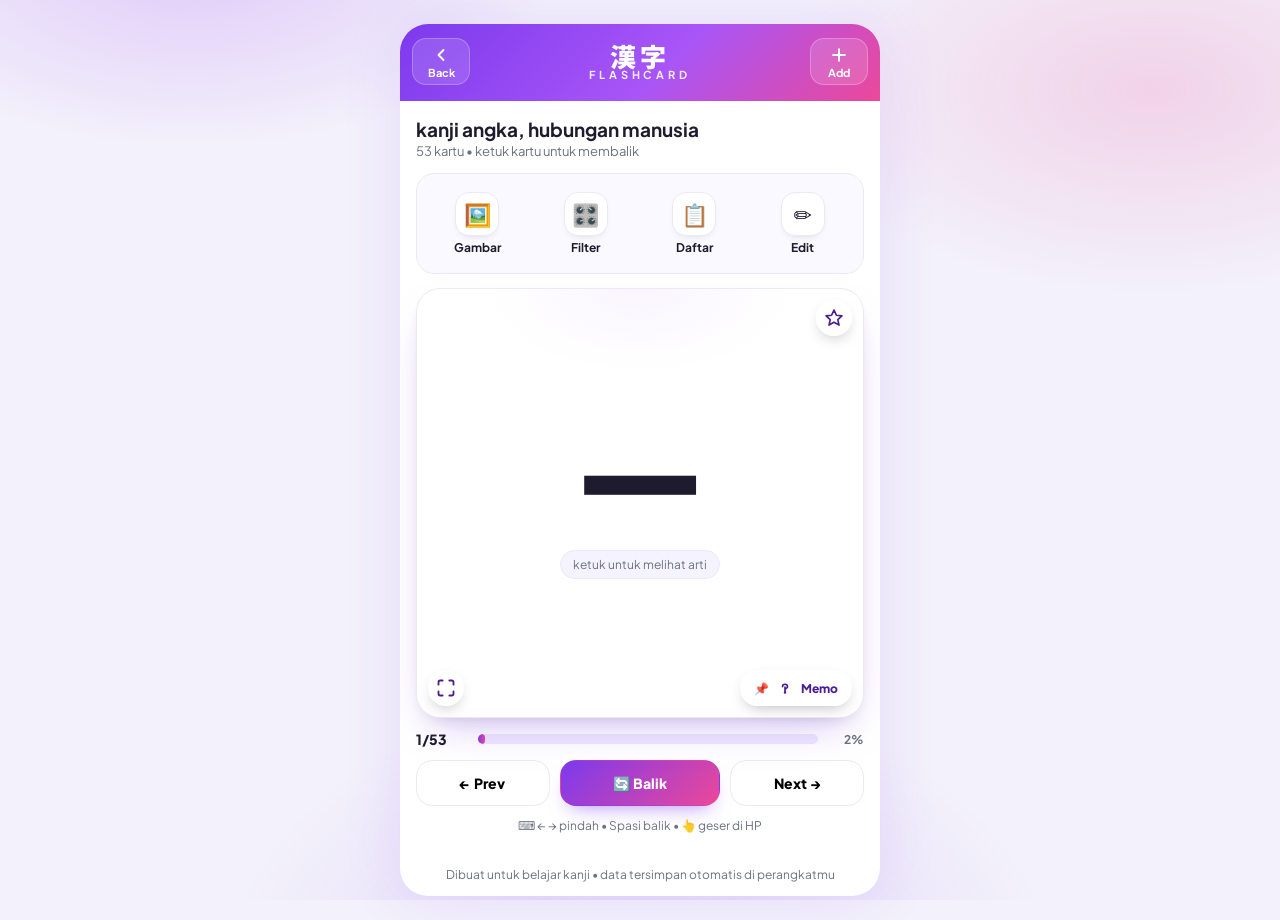
==== index.html @ f45cfad8 "Flashcard Kanji v1" ====
<!DOCTYPE html>
<html lang="id">
<head>
  <meta charset="UTF-8" />
  <meta name="viewport" content="width=device-width, initial-scale=1.0, viewport-fit=cover" />
  <title>Kartu Kanji — Angka & Hubungan Manusia</title>
  <meta name="description" content="Flashcard kanji interaktif: angka, tanggal, hari, dan kosakata hubungan manusia. Balik kartu, tandai, dan hafalkan." />
  <meta name="theme-color" content="#7c3aed" />
  <link rel="icon" href="data:image/svg+xml,<svg xmlns='http://www.w3.org/2000/svg' viewBox='0 0 100 100'><text y='.9em' font-size='90'>🟣</text></svg>" />
  <link rel="preconnect" href="https://fonts.googleapis.com" />
  <link rel="preconnect" href="https://fonts.gstatic.com" crossorigin />
  <link href="https://fonts.googleapis.com/css2?family=Plus+Jakarta+Sans:wght@400;500;600;700;800&family=Noto+Sans+JP:wght@500;700;900&display=swap" rel="stylesheet" />
  <link rel="stylesheet" href="style.css" />
</head>
<body>
  <div class="bg-decor" aria-hidden="true"></div>

  <div class="app" id="app">
    <!-- Header -->
    <header class="header">
      <button class="hbtn" id="btnBack" aria-label="Kembali ke kartu pertama">
        <svg viewBox="0 0 24 24" fill="none" stroke="currentColor" stroke-width="2.2" stroke-linecap="round" stroke-linejoin="round"><path d="M15 18l-6-6 6-6"/></svg>
        <span>Back</span>
      </button>
      <div class="brand">
        <span class="brand-kanji">漢字</span>
        <span class="brand-sub">Flashcard</span>
      </div>
      <button class="hbtn" id="btnAdd" aria-label="Tambah kartu baru" aria-haspopup="dialog">
        <svg viewBox="0 0 24 24" fill="none" stroke="currentColor" stroke-width="2.4" stroke-linecap="round"><path d="M12 5v14M5 12h14"/></svg>
        <span>Add</span>
      </button>
    </header>

    <main class="phone">
      <!-- Judul deck -->
      <section class="deck">
        <h1>kanji angka, hubungan manusia</h1>
        <p class="deck-meta"><span id="deckCount">–</span> kartu &bull; ketuk kartu untuk membalik</p>
      </section>

      <!-- Toolbar -->
      <nav class="toolbar" aria-label="Peralatan deck">
        <button class="tool" id="toolHint" aria-pressed="false" aria-label="Tampilkan petunjuk bacaan">
          <span class="tool-ic">🖼️</span><span>Gambar</span>
        </button>
        <button class="tool" id="toolFilter" aria-haspopup="dialog" aria-label="Buka filter kartu">
          <span class="tool-ic">🎛️</span><span>Filter</span>
        </button>
        <button class="tool" id="toolList" aria-haspopup="dialog" aria-label="Buka daftar kartu">
          <span class="tool-ic">📋</span><span>Daftar</span>
        </button>
        <button class="tool" id="toolEdit" aria-haspopup="dialog" aria-label="Ubah kartu aktif">
          <span class="tool-ic">✏️</span><span>Edit</span>
        </button>
      </nav>

      <!-- Kartu -->
      <section class="stage" aria-live="polite">
        <div class="card-wrap" id="cardWrap">
          <div class="card" id="card" role="button" tabindex="0" aria-label="Kartu flashcard. Tekan Spasi atau Enter untuk membalik.">
            <div class="card-inner" id="cardInner">
              <!-- Depan -->
              <div class="face front">
                <span class="hint" id="hint" hidden></span>
                <span class="kanji" id="kanjiFront">一日</span>
                <span class="tap-hint">ketuk untuk melihat arti</span>
              </div>
              <!-- Belakang -->
              <div class="face back">
                <span class="reading" id="readingBack">ついたち</span>
                <span class="divider" aria-hidden="true"></span>
                <span class="meaning" id="meaningBack">tanggal 1</span>
                <span class="memo-dot" id="memoDot" hidden>📌 ada memo</span>
              </div>
            </div>
          </div>

          <!-- Aksi melayang di atas kartu -->
          <button class="corner bookmark" id="btnBookmark" aria-label="Tandai kartu ini" aria-pressed="false">
            <svg viewBox="0 0 24 24" fill="none" stroke="currentColor" stroke-width="2" stroke-linejoin="round"><path d="M12 2.5l2.9 6.2 6.6.7-4.9 4.5 1.4 6.6-6-3.4-6 3.4 1.4-6.6L2.5 9.4l6.6-.7z"/></svg>
          </button>
          <button class="corner fs" id="btnFullscreen" aria-label="Mode layar penuh">
            <svg viewBox="0 0 24 24" fill="none" stroke="currentColor" stroke-width="2.2" stroke-linecap="round"><path d="M8 3H5a2 2 0 0 0-2 2v3M16 3h3a2 2 0 0 1 2 2v3M8 21H5a2 2 0 0 1-2-2v-3M16 21h3a2 2 0 0 0 2-2v-3"/></svg>
          </button>
          <button class="corner memo" id="btnMemo" aria-haspopup="dialog" aria-label="Tulis memo untuk kartu ini">
            <svg viewBox="0 0 24 24" fill="none" stroke="currentColor" stroke-width="2" stroke-linecap="round" stroke-linejoin="round"><path d="M12 17v-6M9 10.5a3 3 0 1 1 6 0c0 2-3 2-3 4"/><circle cx="12" cy="17.5" r=".5" fill="currentColor"/></svg>
            <span>Memo</span>
          </button>
        </div>

        <!-- Counter + progress -->
        <div class="progress-row">
          <span class="counter" id="counter">1/74</span>
          <div class="bar" role="progressbar" aria-label="Kemajuan belajar" aria-valuemin="0" aria-valuemax="100" aria-valuenow="0" id="barWrap">
            <div class="fill" id="barFill"></div>
          </div>
          <span class="pct" id="pct">0%</span>
        </div>

        <!-- Navigasi -->
        <div class="nav">
          <button class="btn ghost" id="btnPrev" aria-label="Kartu sebelumnya">← Prev</button>
          <button class="btn primary" id="btnFlip" aria-label="Balik kartu">🔄 Balik</button>
          <button class="btn ghost" id="btnNext" aria-label="Kartu berikutnya">Next →</button>
        </div>
        <p class="keys">⌨️ ← → pindah &bull; Spasi balik &bull; 👆 geser di HP</p>
        <p class="filter-note" id="filterNote" hidden>🔖 Mode: hanya yang ditandai <button class="link" id="clearFilter">tampilkan semua</button></p>
      </section>
    </main>

    <footer class="foot">Dibuat untuk belajar kanji • data tersimpan otomatis di perangkatmu</footer>
  </div>

  <!-- Sheet: Filter -->
  <div class="overlay" id="ovFilter" hidden>
    <div class="sheet" role="dialog" aria-modal="true" aria-labelledby="filterTitle">
      <h2 id="filterTitle">Filter & Urutan</h2>
      <div class="seg" role="group" aria-label="Filter kartu">
        <button class="seg-btn active" id="fAll">Semua</button>
        <button class="seg-btn" id="fMarked">🔖 Ditandai</button>
      </div>
      <label class="row-check"><input type="checkbox" id="fShuffle" /> 🔀 Acak urutan (shuffle)</label>
      <button class="btn primary block" id="fClose">Terapkan</button>
    </div>
  </div>

  <!-- Sheet: Daftar -->
  <div class="overlay" id="ovList" hidden>
    <div class="sheet wide" role="dialog" aria-modal="true" aria-labelledby="listTitle">
      <h2 id="listTitle">Daftar kartu <small id="listCount"></small></h2>
      <input class="search" id="listSearch" type="search" placeholder="Cari kanji / arti… (cth: 友達, teman)" aria-label="Cari kartu" />
      <div class="list" id="listItems" role="listbox" aria-label="Daftar semua kartu"></div>
      <button class="btn ghost block" id="listClose">Tutup</button>
    </div>
  </div>

  <!-- Sheet: Tambah -->
  <div class="overlay" id="ovAdd" hidden>
    <div class="sheet" role="dialog" aria-modal="true" aria-labelledby="addTitle">
      <h2 id="addTitle">Tambah kartu</h2>
      <label>Kanji<input id="addKanji" placeholder="例： 猫" autocomplete="off" /></label>
      <label>Bacaan (hiragana)<input id="addReading" placeholder="例： ねこ" autocomplete="off" /></label>
      <label>Arti (Indonesia)<input id="addMeaning" placeholder="例： kucing" autocomplete="off" /></label>
      <div class="row2">
        <button class="btn ghost" id="addCancel">Batal</button>
        <button class="btn primary" id="addSave">Simpan</button>
      </div>
    </div>
  </div>

  <!-- Sheet: Edit -->
  <div class="overlay" id="ovEdit" hidden>
    <div class="sheet" role="dialog" aria-modal="true" aria-labelledby="editTitle">
      <h2 id="editTitle">Ubah kartu</h2>
      <label>Kanji<input id="editKanji" autocomplete="off" /></label>
      <label>Bacaan<input id="editReading" autocomplete="off" /></label>
      <label>Arti<input id="editMeaning" autocomplete="off" /></label>
      <div class="row2">
        <button class="btn danger" id="editDelete">Hapus</button>
        <button class="btn ghost" id="editCancel">Batal</button>
      </div>
      <button class="btn primary block" id="editSave">Simpan perubahan</button>
    </div>
  </div>

  <!-- Sheet: Memo -->
  <div class="overlay" id="ovMemo" hidden>
    <div class="sheet" role="dialog" aria-modal="true" aria-labelledby="memoTitle">
      <h2 id="memoTitle">Memo pribadi</h2>
      <p class="muted" id="memoFor">Untuk kartu: —</p>
      <label>Catatanmu<textarea id="memoText" rows="4" placeholder="Tulis cara mengingat, contoh kalimat, dll…"></textarea></label>
      <div class="row2">
        <button class="btn ghost" id="memoCancel">Batal</button>
        <button class="btn primary" id="memoSave">Simpan memo</button>
      </div>
    </div>
  </div>

  <div class="toast" id="toast" role="status" aria-live="polite" hidden></div>

  <script src="data.js"></script>
  <script src="script.js"></script>
</body>
</html>
---- style.css ----
/* Kanji Flashcards — mobile-first, ungu + biru-abu */
:root{
  --purple:#7c3aed; --purple2:#a855f7; --pink:#ec4899;
  --ink:#1e1b2e; --muted:#6b7280; --line:#ece9f7;
  --card-back:#475569; --card-back2:#334155;
  --radius:24px; --shadow:0 20px 45px -18px rgba(124,58,237,.35), 0 8px 20px -10px rgba(0,0,0,.18);
  --font-ui:"Plus Jakarta Sans",system-ui,-apple-system,"Segoe UI",sans-serif;
  --font-jp:"Noto Sans JP","Hiragino Kaku Gothic ProN","Yu Gothic",sans-serif;
}
*{box-sizing:border-box}
html{-webkit-text-size-adjust:100%}
body{
  margin:0; font-family:var(--font-ui); color:var(--ink);
  background:#f3f1fb; min-height:100vh;
  display:flex; justify-content:center;
}
.bg-decor{position:fixed; inset:0; z-index:-1; pointer-events:none;
  background:
    radial-gradient(600px 320px at 15% -5%, rgba(168,85,247,.25), transparent 60%),
    radial-gradient(600px 340px at 90% 10%, rgba(236,72,153,.18), transparent 60%),
    radial-gradient(700px 500px at 50% 110%, rgba(124,58,237,.15), transparent 60%);
}
.app{width:100%; max-width:480px; min-height:100vh; background:#fff;
  display:flex; flex-direction:column; box-shadow:0 0 60px rgba(124,58,237,.12);}
@media(min-width:560px){ .app{margin:24px 0; border-radius:28px; overflow:hidden; min-height:auto;} }

/* Header ungu */
.header{
  background:linear-gradient(135deg,var(--purple),var(--purple2) 55%,var(--pink));
  color:#fff; display:flex; align-items:center; justify-content:space-between;
  padding:14px 12px 16px;
}
.hbtn{background:rgba(255,255,255,.14); border:1px solid rgba(255,255,255,.25); color:#fff;
  border-radius:14px; padding:6px 10px; display:flex; flex-direction:column; align-items:center; gap:2px;
  font:700 11px/1 var(--font-ui); cursor:pointer; min-width:58px; transition:.2s;}
.hbtn svg{width:20px; height:20px}
.hbtn:hover{background:rgba(255,255,255,.26)} .hbtn:focus-visible{outline:3px solid #fff; outline-offset:2px}
.brand{text-align:center; display:flex; flex-direction:column; line-height:1}
.brand-kanji{font-family:var(--font-jp); font-weight:900; font-size:26px; letter-spacing:.15em}
.brand-sub{font-size:11px; font-weight:700; letter-spacing:.35em; text-transform:uppercase; opacity:.9}

.phone{padding:0 16px 20px; display:flex; flex-direction:column; gap:14px}
.deck h1{font-size:19px; margin:16px 0 2px; text-transform:lowercase}
.deck-meta{margin:0; color:var(--muted); font-size:13px}

/* Toolbar */
.toolbar{display:grid; grid-template-columns:repeat(4,1fr); gap:8px;
  background:#faf9ff; border:1px solid var(--line); border-radius:18px; padding:10px;}
.tool{border:0; background:transparent; border-radius:12px; padding:8px 4px; cursor:pointer;
  display:flex; flex-direction:column; align-items:center; gap:4px; font:700 12px var(--font-ui); color:var(--ink);}
.tool-ic{font-size:22px; width:44px; height:44px; display:grid; place-items:center;
  background:#fff; border:1px solid var(--line); border-radius:14px; box-shadow:0 4px 10px -6px rgba(0,0,0,.2);}
.tool:hover .tool-ic{transform:translateY(-1px)} .tool:focus-visible{outline:3px solid var(--purple); outline-offset:2px}
.tool[aria-pressed="true"] .tool-ic{background:#ede9fe; border-color:var(--purple)}

/* Kartu 3D flip */
.stage{display:flex; flex-direction:column; gap:12px}
.card-wrap{position:relative}
.card{perspective:1200px; cursor:pointer; border-radius:var(--radius)}
.card:focus-visible{outline:3px solid var(--purple); outline-offset:4px}
.card-inner{position:relative; height:min(58vh,430px); min-height:340px;
  transform-style:preserve-3d; transition:transform .6s cubic-bezier(.2,.7,.3,1.2);}
.card.flipped .card-inner{transform:rotateY(180deg)}
.face{position:absolute; inset:0; border-radius:var(--radius); box-shadow:var(--shadow);
  display:flex; flex-direction:column; align-items:center; justify-content:center; gap:10px;
  padding:56px 24px 64px; backface-visibility:hidden; -webkit-backface-visibility:hidden; overflow:hidden;}
.front{background:#fff; border:1px solid var(--line)}
.front::after{content:""; position:absolute; inset:0; opacity:.5; pointer-events:none;
  background:radial-gradient(220px 120px at 50% 0%, rgba(168,85,247,.12), transparent 70%);}
.kanji{font-family:var(--font-jp); font-weight:900; font-size:clamp(72px,22vw,120px); line-height:1; z-index:1}
.tap-hint{font-size:12px; color:var(--muted); background:#f5f3ff; border:1px solid var(--line);
  padding:6px 12px; border-radius:999px; z-index:1}
.hint{font-family:var(--font-jp); font-size:15px; color:var(--purple); background:#ede9fe;
  padding:4px 12px; border-radius:999px; z-index:1}
.back{background:linear-gradient(160deg,var(--card-back),var(--card-back2)); color:#fff; transform:rotateY(180deg); text-align:center}
.reading{font-family:var(--font-jp); font-weight:700; font-size:clamp(28px,8vw,40px)}
.divider{width:56px; height:4px; border-radius:99px; background:rgba(255,255,255,.5)}
.meaning{font-size:clamp(18px,5vw,24px); font-weight:700}
.memo-dot{font-size:12px; background:rgba(255,255,255,.18); padding:5px 12px; border-radius:999px}

/* Tombol sudut di atas kartu */
.corner{position:absolute; border:0; cursor:pointer; display:flex; align-items:center; gap:6px;
  background:rgba(255,255,255,.92); border-radius:999px; box-shadow:0 6px 16px -6px rgba(0,0,0,.3);
  padding:8px; color:#4c1d95; font:800 12px var(--font-ui);}
.corner svg{width:20px; height:20px}
.corner:focus-visible{outline:3px solid var(--purple); outline-offset:2px}
.bookmark{top:12px; right:12px}
.bookmark[aria-pressed="true"]{background:#fde68a; color:#92400e}
.bookmark[aria-pressed="true"] svg{fill:#f59e0b; stroke:#92400e}
.fs{bottom:12px; left:12px}
.memo{bottom:12px; right:12px; padding:8px 14px}
.memo::before{content:"📌"}

/* Progress */
.progress-row{display:flex; align-items:center; gap:10px}
.counter{font-weight:800; font-size:14px; min-width:52px}
.bar{flex:1; height:10px; background:#ede9fe; border-radius:99px; overflow:hidden}
.fill{height:100%; width:0%; border-radius:99px;
  background:linear-gradient(90deg,var(--purple),var(--pink)); transition:width .35s ease}
.pct{font-size:12px; font-weight:700; color:var(--muted); min-width:36px; text-align:right}

/* Navigasi */
.nav{display:grid; grid-template-columns:1fr 1.2fr 1fr; gap:10px}
.btn{border-radius:16px; padding:13px 10px; font:800 14px var(--font-ui); cursor:pointer; border:1px solid transparent; transition:.18s}
.btn:active{transform:scale(.97)}
.btn:focus-visible{outline:3px solid var(--purple); outline-offset:2px}
.primary{background:linear-gradient(135deg,var(--purple),var(--pink)); color:#fff; box-shadow:0 10px 20px -10px rgba(124,58,237,.6)}
.primary:hover{filter:brightness(1.06)}
.ghost{background:#fff; border-color:var(--line)}
.ghost:hover{background:#f5f3ff}
.danger{background:#fef2f2; color:#b91c1c; border-color:#fecaca}
.block{width:100%; margin-top:10px}
.keys{text-align:center; font-size:12px; color:var(--muted); margin:0}
.filter-note{margin:0; font-size:13px; background:#fffbeb; border:1px solid #fde68a; padding:8px 12px; border-radius:12px}
.link{background:none; border:0; color:var(--purple); font-weight:800; cursor:pointer; text-decoration:underline}

.foot{text-align:center; font-size:12px; color:var(--muted); padding:14px; margin-top:auto}

/* Sheet / modal */
.overlay{position:fixed; inset:0; background:rgba(30,27,46,.55); display:flex; align-items:flex-end; justify-content:center; z-index:50; padding:0}
.overlay[hidden]{display:none}
.sheet{background:#fff; width:100%; max-width:480px; border-radius:22px 22px 0 0; padding:20px 18px 24px;
  animation:up .28s ease; max-height:86vh; overflow:auto}
@media(min-width:560px){.overlay{align-items:center; padding:20px} .sheet{border-radius:22px}}
@keyframes up{from{transform:translateY(30px); opacity:0} to{transform:none; opacity:1}}
.sheet h2{margin:0 0 12px; font-size:18px}
.sheet h2 small{color:var(--muted); font-weight:600}
.sheet label{display:flex; flex-direction:column; gap:6px; font-size:13px; font-weight:700; margin:10px 0}
.sheet input,.sheet textarea{font:500 15px var(--font-ui); padding:12px; border-radius:12px; border:1.5px solid var(--line); width:100%}
.sheet input:focus,.sheet textarea:focus{outline:3px solid #ddd6fe; border-color:var(--purple)}
.seg{display:grid; grid-template-columns:1fr 1fr; gap:8px; margin-bottom:12px}
.seg-btn{padding:12px; border-radius:12px; border:1.5px solid var(--line); background:#fff; font:800 14px var(--font-ui); cursor:pointer}
.seg-btn.active{background:#ede9fe; border-color:var(--purple); color:#4c1d95}
.row-check{display:flex!important; flex-direction:row!important; align-items:center; gap:10px!important; font-weight:600!important}
.row-check input{width:20px; height:20px; accent-color:var(--purple)}
.row2{display:grid; grid-template-columns:1fr 1fr; gap:10px; margin-top:6px}
.search{margin-bottom:10px}
.list{display:flex; flex-direction:column; gap:8px; max-height:44vh; overflow:auto}
.item{display:flex; align-items:center; gap:12px; text-align:left; padding:10px 12px; border:1px solid var(--line);
  border-radius:14px; background:#fff; cursor:pointer; font:600 14px var(--font-ui); width:100%}
.item:hover{background:#faf5ff} .item.active{border-color:var(--purple); background:#f5f3ff}
.item .k{font-family:var(--font-jp); font-weight:900; font-size:20px; min-width:74px}
.item .m{color:var(--muted); font-size:12px; display:block}
.item .star{margin-left:auto}
.muted{color:var(--muted); font-size:13px; margin:0 0 4px}
.toast{position:fixed; left:50%; bottom:22px; transform:translateX(-50%); background:var(--ink); color:#fff;
  padding:12px 18px; border-radius:999px; font:700 13px var(--font-ui); z-index:99; box-shadow:0 10px 30px rgba(0,0,0,.3)}
.toast[hidden]{display:none}

/* Gerakan swipe */
.card.swiping .card-inner{transition:none}
@media(prefers-reduced-motion:reduce){ .card-inner,.fill{transition:none} .sheet{animation:none} }
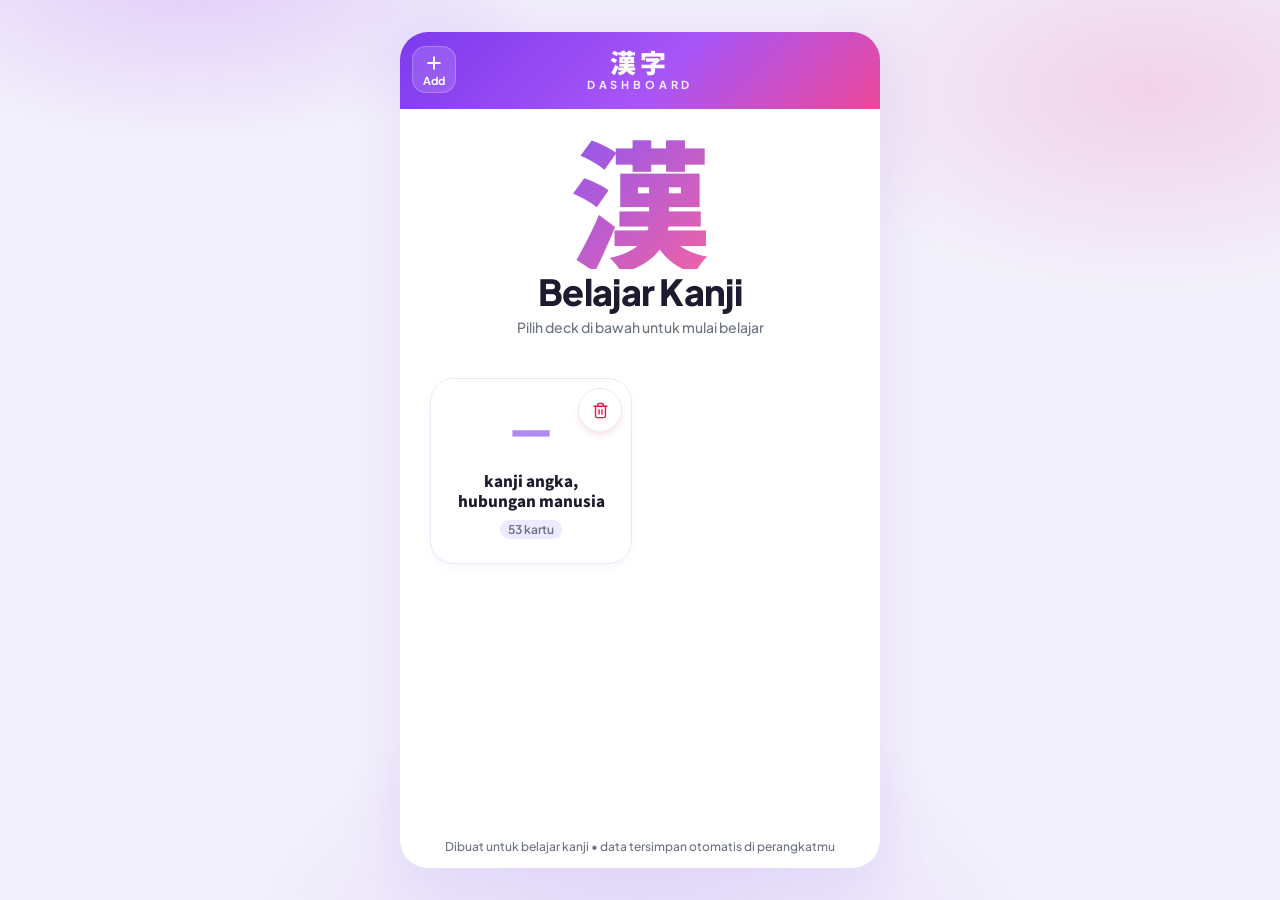
==== commit 38098f33: "Unified delete confirmation overlay with undo toast - Added ovDelCard overlay with kanji hero previe" ====
--- a/index.html
+++ b/index.html
@@ -3,116 +3,44 @@
 <head>
   <meta charset="UTF-8" />
   <meta name="viewport" content="width=device-width, initial-scale=1.0, viewport-fit=cover" />
-  <title>Kartu Kanji — Angka & Hubungan Manusia</title>
-  <meta name="description" content="Flashcard kanji interaktif: angka, tanggal, hari, dan kosakata hubungan manusia. Balik kartu, tandai, dan hafalkan." />
+  <title>Kartu Kanji — Dashboard</title>
+  <meta name="description" content="Dashboard flashcard kanji — pilih deck untuk mulai belajar." />
   <meta name="theme-color" content="#7c3aed" />
   <link rel="icon" href="data:image/svg+xml,<svg xmlns='http://www.w3.org/2000/svg' viewBox='0 0 100 100'><text y='.9em' font-size='90'>🟣</text></svg>" />
-  <link rel="preconnect" href="https://fonts.googleapis.com" />
-  <link rel="preconnect" href="https://fonts.gstatic.com" crossorigin />
-  <link href="https://fonts.googleapis.com/css2?family=Plus+Jakarta+Sans:wght@400;500;600;700;800&family=Noto+Sans+JP:wght@500;700;900&display=swap" rel="stylesheet" />
+  <!-- Google Fonts replaced with offline fonts in style.css -->
   <link rel="stylesheet" href="style.css" />
 </head>
 <body>
   <div class="bg-decor" aria-hidden="true"></div>
 
   <div class="app" id="app">
-    <!-- Header -->
     <header class="header">
-      <button class="hbtn" id="btnBack" aria-label="Kembali ke kartu pertama">
-        <svg viewBox="0 0 24 24" fill="none" stroke="currentColor" stroke-width="2.2" stroke-linecap="round" stroke-linejoin="round"><path d="M15 18l-6-6 6-6"/></svg>
-        <span>Back</span>
-      </button>
       <div class="brand">
         <span class="brand-kanji">漢字</span>
-        <span class="brand-sub">Flashcard</span>
+        <span class="brand-sub">Dashboard</span>
       </div>
-      <button class="hbtn" id="btnAdd" aria-label="Tambah kartu baru" aria-haspopup="dialog">
+      <button class="hbtn" id="btnAdd" aria-label="Tambah deck baru" aria-haspopup="dialog">
         <svg viewBox="0 0 24 24" fill="none" stroke="currentColor" stroke-width="2.4" stroke-linecap="round"><path d="M12 5v14M5 12h14"/></svg>
         <span>Add</span>
       </button>
     </header>
 
     <main class="phone">
-      <!-- Judul deck -->
-      <section class="deck">
-        <h1>kanji angka, hubungan manusia</h1>
-        <p class="deck-meta"><span id="deckCount">–</span> kartu &bull; ketuk kartu untuk membalik</p>
+      <section class="hero" aria-label="Selamat datang">
+        <span class="hero-kanji">漢</span>
+        <h1 class="hero-title">Belajar Kanji</h1>
+        <p class="hero-sub">Pilih deck di bawah untuk mulai belajar</p>
       </section>
 
-      <!-- Toolbar -->
-      <nav class="toolbar" aria-label="Peralatan deck">
-        <button class="tool" id="toolHint" aria-pressed="false" aria-label="Tampilkan petunjuk bacaan">
-          <span class="tool-ic">🖼️</span><span>Gambar</span>
-        </button>
-        <button class="tool" id="toolFilter" aria-haspopup="dialog" aria-label="Buka filter kartu">
-          <span class="tool-ic">🎛️</span><span>Filter</span>
-        </button>
-        <button class="tool" id="toolList" aria-haspopup="dialog" aria-label="Buka daftar kartu">
-          <span class="tool-ic">📋</span><span>Daftar</span>
-        </button>
-        <button class="tool" id="toolEdit" aria-haspopup="dialog" aria-label="Ubah kartu aktif">
-          <span class="tool-ic">✏️</span><span>Edit</span>
-        </button>
-      </nav>
+      <section class="deck-boxes" aria-label="Pilih deck">
+        <div id="deckBoxesContainer"></div>
+      </section>
 
-      <!-- Kartu -->
-      <section class="stage" aria-live="polite">
-        <div class="card-wrap" id="cardWrap">
-          <div class="card" id="card" role="button" tabindex="0" aria-label="Kartu flashcard. Tekan Spasi atau Enter untuk membalik.">
-            <div class="card-inner" id="cardInner">
-              <!-- Depan -->
-              <div class="face front">
-                <span class="hint" id="hint" hidden></span>
-                <span class="kanji" id="kanjiFront">一日</span>
-                <span class="tap-hint">ketuk untuk melihat arti</span>
-              </div>
-              <!-- Belakang -->
-              <div class="face back">
-                <span class="reading" id="readingBack">ついたち</span>
-                <span class="divider" aria-hidden="true"></span>
-                <span class="meaning" id="meaningBack">tanggal 1</span>
-                <span class="memo-dot" id="memoDot" hidden>📌 ada memo</span>
-              </div>
-            </div>
-          </div>
-
-          <!-- Aksi melayang di atas kartu -->
-          <button class="corner bookmark" id="btnBookmark" aria-label="Tandai kartu ini" aria-pressed="false">
-            <svg viewBox="0 0 24 24" fill="none" stroke="currentColor" stroke-width="2" stroke-linejoin="round"><path d="M12 2.5l2.9 6.2 6.6.7-4.9 4.5 1.4 6.6-6-3.4-6 3.4 1.4-6.6L2.5 9.4l6.6-.7z"/></svg>
-          </button>
-          <button class="corner fs" id="btnFullscreen" aria-label="Mode layar penuh">
-            <svg viewBox="0 0 24 24" fill="none" stroke="currentColor" stroke-width="2.2" stroke-linecap="round"><path d="M8 3H5a2 2 0 0 0-2 2v3M16 3h3a2 2 0 0 1 2 2v3M8 21H5a2 2 0 0 1-2-2v-3M16 21h3a2 2 0 0 0 2-2v-3"/></svg>
-          </button>
-          <button class="corner memo" id="btnMemo" aria-haspopup="dialog" aria-label="Tulis memo untuk kartu ini">
-            <svg viewBox="0 0 24 24" fill="none" stroke="currentColor" stroke-width="2" stroke-linecap="round" stroke-linejoin="round"><path d="M12 17v-6M9 10.5a3 3 0 1 1 6 0c0 2-3 2-3 4"/><circle cx="12" cy="17.5" r=".5" fill="currentColor"/></svg>
-            <span>Memo</span>
-          </button>
-        </div>
-
-        <!-- Counter + progress -->
-        <div class="progress-row">
-          <span class="counter" id="counter">1/74</span>
-          <div class="bar" role="progressbar" aria-label="Kemajuan belajar" aria-valuemin="0" aria-valuemax="100" aria-valuenow="0" id="barWrap">
-            <div class="fill" id="barFill"></div>
-          </div>
-          <span class="pct" id="pct">0%</span>
-        </div>
-
-        <!-- Navigasi -->
-        <div class="nav">
-          <button class="btn ghost" id="btnPrev" aria-label="Kartu sebelumnya">← Prev</button>
-          <button class="btn primary" id="btnFlip" aria-label="Balik kartu">🔄 Balik</button>
-          <button class="btn ghost" id="btnNext" aria-label="Kartu berikutnya">Next →</button>
-        </div>
-        <p class="keys">⌨️ ← → pindah &bull; Spasi balik &bull; 👆 geser di HP</p>
-        <p class="filter-note" id="filterNote" hidden>🔖 Mode: hanya yang ditandai <button class="link" id="clearFilter">tampilkan semua</button></p>
-      </section>
     </main>
 
     <footer class="foot">Dibuat untuk belajar kanji • data tersimpan otomatis di perangkatmu</footer>
   </div>
 
-  <!-- Sheet: Filter -->
   <div class="overlay" id="ovFilter" hidden>
     <div class="sheet" role="dialog" aria-modal="true" aria-labelledby="filterTitle">
       <h2 id="filterTitle">Filter & Urutan</h2>
@@ -125,31 +53,15 @@
     </div>
   </div>
 
-  <!-- Sheet: Daftar -->
   <div class="overlay" id="ovList" hidden>
     <div class="sheet wide" role="dialog" aria-modal="true" aria-labelledby="listTitle">
       <h2 id="listTitle">Daftar kartu <small id="listCount"></small></h2>
-      <input class="search" id="listSearch" type="search" placeholder="Cari kanji / arti… (cth: 友達, teman)" aria-label="Cari kartu" />
+      <input class="search" id="listSearch" type="search" placeholder="Cari kanji / arti…" aria-label="Cari kartu" />
       <div class="list" id="listItems" role="listbox" aria-label="Daftar semua kartu"></div>
       <button class="btn ghost block" id="listClose">Tutup</button>
     </div>
   </div>
 
-  <!-- Sheet: Tambah -->
-  <div class="overlay" id="ovAdd" hidden>
-    <div class="sheet" role="dialog" aria-modal="true" aria-labelledby="addTitle">
-      <h2 id="addTitle">Tambah kartu</h2>
-      <label>Kanji<input id="addKanji" placeholder="例： 猫" autocomplete="off" /></label>
-      <label>Bacaan (hiragana)<input id="addReading" placeholder="例： ねこ" autocomplete="off" /></label>
-      <label>Arti (Indonesia)<input id="addMeaning" placeholder="例： kucing" autocomplete="off" /></label>
-      <div class="row2">
-        <button class="btn ghost" id="addCancel">Batal</button>
-        <button class="btn primary" id="addSave">Simpan</button>
-      </div>
-    </div>
-  </div>
-
-  <!-- Sheet: Edit -->
   <div class="overlay" id="ovEdit" hidden>
     <div class="sheet" role="dialog" aria-modal="true" aria-labelledby="editTitle">
       <h2 id="editTitle">Ubah kartu</h2>
@@ -164,7 +76,6 @@
     </div>
   </div>
 
-  <!-- Sheet: Memo -->
   <div class="overlay" id="ovMemo" hidden>
     <div class="sheet" role="dialog" aria-modal="true" aria-labelledby="memoTitle">
       <h2 id="memoTitle">Memo pribadi</h2>
@@ -177,9 +88,47 @@
     </div>
   </div>
 
+  <div class="overlay" id="ovNewDeck" hidden>
+    <div class="sheet sheet-add" role="dialog" aria-modal="true" aria-labelledby="newDeckTitle">
+      <div class="sheet-hero">
+        <span class="sheet-glyph">新</span>
+        <div class="sheet-hero-txt">
+          <h2 id="newDeckTitle">Buat deck baru</h2>
+          <p class="sheet-sub">Kumpulan kartu dengan nama sendiri</p>
+        </div>
+      </div>
+      <div class="sheet-body">
+        <label class="field">Judul deck<input id="newDeckInput" placeholder="Contoh: Kanji JLPT N5" autocomplete="off" maxlength="40" /></label>
+        <div class="row2">
+          <button class="btn ghost" id="newDeckCancel">Batal</button>
+          <button class="btn primary" id="newDeckSave">Buat deck</button>
+        </div>
+      </div>
+    </div>
+  </div>
+
+  <div class="overlay" id="ovDelDeck" hidden>
+    <div class="sheet sheet-del" role="dialog" aria-modal="true" aria-labelledby="delDeckTitle">
+      <div class="sheet-hero">
+        <span class="sheet-glyph">消</span>
+        <div class="sheet-hero-txt">
+          <h2 id="delDeckTitle">Hapus deck ini?</h2>
+          <p class="sheet-sub" id="delDeckName">—</p>
+        </div>
+      </div>
+      <div class="sheet-body">
+        <p class="del-note">Deck hilang dari dashboard. Kartu bawaan di dalamnya tetap tersimpan di aplikasi.</p>
+        <div class="row2">
+          <button class="btn ghost" id="delDeckCancel">Batal</button>
+          <button class="btn danger" id="delDeckSave">Hapus deck</button>
+        </div>
+      </div>
+    </div>
+  </div>
+
   <div class="toast" id="toast" role="status" aria-live="polite" hidden></div>
 
   <script src="data.js"></script>
   <script src="script.js"></script>
 </body>
-</html>
+</html>
--- a/style.css
+++ b/style.css
@@ -1,4 +1,51 @@
 /* Kanji Flashcards — mobile-first, ungu + biru-abu */
+
+/* Plus Jakarta Sans — offline fonts */
+@font-face {
+  font-family: "Plus Jakarta Sans";
+  src: url("./assets/fonts/plus-jakarta-sans/static/PlusJakartaSans-Medium.ttf") format("truetype");
+  font-weight: 500;
+  font-style: normal;
+  font-display: swap;
+}
+@font-face {
+  font-family: "Plus Jakarta Sans";
+  src: url("./assets/fonts/plus-jakarta-sans/static/PlusJakartaSans-SemiBold.ttf") format("truetype");
+  font-weight: 600;
+  font-style: normal;
+  font-display: swap;
+}
+@font-face {
+  font-family: "Plus Jakarta Sans";
+  src: url("./assets/fonts/plus-jakarta-sans/static/PlusJakartaSans-Bold.ttf") format("truetype");
+  font-weight: 700;
+  font-style: normal;
+  font-display: swap;
+}
+@font-face {
+  font-family: "Plus Jakarta Sans";
+  src: url("./assets/fonts/plus-jakarta-sans/static/PlusJakartaSans-ExtraBold.ttf") format("truetype");
+  font-weight: 800;
+  font-style: normal;
+  font-display: swap;
+}
+
+/* Noto Sans JP — offline fonts */
+@font-face {
+  font-family: "Noto Sans JP";
+  src: url("./assets/fonts/noto-sans-jp/static/NotoSansJP-Bold.ttf") format("truetype");
+  font-weight: 700;
+  font-style: normal;
+  font-display: swap;
+}
+@font-face {
+  font-family: "Noto Sans JP";
+  src: url("./assets/fonts/noto-sans-jp/static/NotoSansJP-Black.ttf") format("truetype");
+  font-weight: 900;
+  font-style: normal;
+  font-display: swap;
+}
+
 :root{
   --purple:#7c3aed; --purple2:#a855f7; --pink:#ec4899;
   --ink:#1e1b2e; --muted:#6b7280; --line:#ece9f7;
@@ -28,20 +75,86 @@
 .header{
   background:linear-gradient(135deg,var(--purple),var(--purple2) 55%,var(--pink));
   color:#fff; display:flex; align-items:center; justify-content:space-between;
-  padding:14px 12px 16px;
+  padding:14px 12px 16px; position:relative;
 }
 .hbtn{background:rgba(255,255,255,.14); border:1px solid rgba(255,255,255,.25); color:#fff;
   border-radius:14px; padding:6px 10px; display:flex; flex-direction:column; align-items:center; gap:2px;
   font:700 11px/1 var(--font-ui); cursor:pointer; min-width:58px; transition:.2s;}
 .hbtn svg{width:20px; height:20px}
 .hbtn:hover{background:rgba(255,255,255,.26)} .hbtn:focus-visible{outline:3px solid #fff; outline-offset:2px}
-.brand{text-align:center; display:flex; flex-direction:column; line-height:1}
+.brand{text-align:center; display:flex; flex-direction:column; line-height:1; gap:4px;
+  position:absolute; left:50%; transform:translateX(-50%); pointer-events:none}
 .brand-kanji{font-family:var(--font-jp); font-weight:900; font-size:26px; letter-spacing:.15em}
 .brand-sub{font-size:11px; font-weight:700; letter-spacing:.35em; text-transform:uppercase; opacity:.9}
 
 .phone{padding:0 16px 20px; display:flex; flex-direction:column; gap:14px}
 .deck h1{font-size:19px; margin:16px 0 2px; text-transform:lowercase}
 .deck-meta{margin:0; color:var(--muted); font-size:13px}
+
+/* Hero — Dashboard */
+.hero{display:flex; flex-direction:column; align-items:center; text-align:center; padding:20px 0 8px}
+.hero-kanji{font-family:var(--font-jp); font-weight:900; font-size:clamp(80px,28vw,140px); line-height:1; color:transparent; background:linear-gradient(135deg,var(--purple),var(--pink)); -webkit-background-clip:text; background-clip:text; opacity:.85}
+.hero-title{font-family:var(--font-ui); font-weight:800; font-size:clamp(24px,6vw,36px); color:var(--ink); margin:0 0 4px; letter-spacing:-.02em}
+.hero-sub{font-size:14px; color:var(--muted); font-weight:500; margin:0 0 16px}
+
+/* Deck Boxes — Dashboard (2-column centered grid) */
+#deckBoxesContainer{
+  display:grid; 
+  grid-template-columns:repeat(2, 1fr); 
+  gap:16px; 
+  padding:4px 0;
+  max-width:420px;
+  margin:0 auto;
+}
+.deck-boxes{
+  width:100%;
+}
+.deck-box-wrap{position:relative}
+.deck-box{
+  display:flex; 
+  flex-direction:column; 
+  align-items:center; 
+  justify-content:center; 
+  gap:10px;
+  padding:24px 16px; 
+  border:1.5px solid var(--line); 
+  border-radius:var(--radius); 
+  background:#fff;
+  text-decoration:none; 
+  color:var(--ink); 
+  cursor:pointer; 
+  transition:.2s; 
+  box-shadow:0 4px 12px -4px rgba(124,58,237,.1); 
+  margin-bottom:0;
+  min-height:140px;
+}
+.deck-box:hover{border-color:var(--purple); background:#f5f3ff; transform:translateY(-2px); box-shadow:0 8px 24px -4px rgba(124,58,237,.2)}
+.deck-box:focus-visible{outline:3px solid var(--purple); outline-offset:2px}
+.deck-box .db-icon{font-family:var(--font-jp); font-weight:900; font-size:40px; color:var(--purple); opacity:.6}
+.deck-box .db-title{font-family:var(--font-jp); font-weight:900; font-size:15px; text-align:center; line-height:1.3}
+.deck-box .db-count{font-size:12px; color:var(--muted); font-weight:600; background:#ede9fe; padding:2px 8px; border-radius:999px}
+
+/* Responsive: 1 kolom di mobile kecil */
+@media(max-width:420px){
+  #deckBoxesContainer{
+    grid-template-columns:1fr;
+    max-width:100%;
+  }
+}
+.deck-del{position:absolute; top:10px; right:10px; z-index:2; border:1px solid var(--line); border-radius:999px;
+  width:44px; height:44px; display:grid; place-items:center; cursor:pointer; color:#e11d48;
+  background:rgba(255,255,255,.95); box-shadow:0 4px 10px -4px rgba(225,29,72,.28); transition:.18s}
+.deck-del svg{width:17px; height:17px}
+.deck-del:hover,.deck-del:focus-visible{background:#ffe4e6; border-color:#fda4af; transform:scale(1.06)}
+.deck-del:focus-visible{outline:3px solid var(--pink); outline-offset:2px}
+.deck-empty{grid-column:1/-1; display:flex; flex-direction:column; align-items:center; gap:10px; text-align:center;
+  padding:36px 20px; border:1.5px dashed #d8b4fe; border-radius:var(--radius); background:#faf7ff}
+.deck-empty .db-icon{font-family:var(--font-jp); font-weight:900; font-size:38px; color:#a78bfa; opacity:.8}
+.deck-empty .db-title{font-family:var(--font-jp); font-weight:900; font-size:17px}
+.deck-empty .db-count{margin:0; font-size:13px; color:var(--muted)}
+.sheet input:focus,.sheet textarea:focus{outline:3px solid #ddd6fe; border-color:var(--purple)}
+
+.foot{text-align:center; font-size:12px; color:var(--muted); padding:14px; margin-top:auto}
 
 /* Toolbar */
 .toolbar{display:grid; grid-template-columns:repeat(4,1fr); gap:8px;
@@ -111,36 +224,93 @@
 .danger{background:#fef2f2; color:#b91c1c; border-color:#fecaca}
 .block{width:100%; margin-top:10px}
 .keys{text-align:center; font-size:12px; color:var(--muted); margin:0}
-.filter-note{margin:0; font-size:13px; background:#fffbeb; border:1px solid #fde68a; padding:8px 12px; border-radius:12px}
+ .filter-note{margin:0; font-size:13px; background:linear-gradient(135deg,var(--purple),var(--pink)); color:#fff; border:none; padding:10px 14px; border-radius:12px}
 .link{background:none; border:0; color:var(--purple); font-weight:800; cursor:pointer; text-decoration:underline}
-
-.foot{text-align:center; font-size:12px; color:var(--muted); padding:14px; margin-top:auto}
-
-/* Sheet / modal */
 .overlay{position:fixed; inset:0; background:rgba(30,27,46,.55); display:flex; align-items:flex-end; justify-content:center; z-index:50; padding:0}
 .overlay[hidden]{display:none}
 .sheet{background:#fff; width:100%; max-width:480px; border-radius:22px 22px 0 0; padding:20px 18px 24px;
   animation:up .28s ease; max-height:86vh; overflow:auto}
 @media(min-width:560px){.overlay{align-items:center; padding:20px} .sheet{border-radius:22px}}
 @keyframes up{from{transform:translateY(30px); opacity:0} to{transform:none; opacity:1}}
-.sheet h2{margin:0 0 12px; font-size:18px}
-.sheet h2 small{color:var(--muted); font-weight:600}
-.sheet label{display:flex; flex-direction:column; gap:6px; font-size:13px; font-weight:700; margin:10px 0}
-.sheet input,.sheet textarea{font:500 15px var(--font-ui); padding:12px; border-radius:12px; border:1.5px solid var(--line); width:100%}
-.sheet input:focus,.sheet textarea:focus{outline:3px solid #ddd6fe; border-color:var(--purple)}
-.seg{display:grid; grid-template-columns:1fr 1fr; gap:8px; margin-bottom:12px}
-.seg-btn{padding:12px; border-radius:12px; border:1.5px solid var(--line); background:#fff; font:800 14px var(--font-ui); cursor:pointer}
-.seg-btn.active{background:#ede9fe; border-color:var(--purple); color:#4c1d95}
-.row-check{display:flex!important; flex-direction:row!important; align-items:center; gap:10px!important; font-weight:600!important}
-.row-check input{width:20px; height:20px; accent-color:var(--purple)}
-.row2{display:grid; grid-template-columns:1fr 1fr; gap:10px; margin-top:6px}
-.search{margin-bottom:10px}
+
+/* Sheet with gradient hero (buat deck baru) */
+.sheet-add{padding:0; overflow:hidden}
+.sheet-hero{background:linear-gradient(135deg,var(--purple),var(--purple2) 55%,var(--pink));
+  display:flex; align-items:center; gap:14px; padding:22px 18px 20px; color:#fff}
+.sheet-glyph{font-family:var(--font-jp); font-weight:900; font-size:46px; line-height:1;
+  width:58px; height:58px; display:grid; place-items:center; border-radius:16px;
+  background:rgba(255,255,255,.16); border:1px solid rgba(255,255,255,.28)}
+.sheet-hero-txt h2{margin:0; font-size:20px; font-weight:800; letter-spacing:-.01em}
+.sheet-sub{margin:4px 0 0; font-size:12.5px; font-weight:600; color:rgba(255,255,255,.85)}
+.sheet-body{padding:20px 18px 24px}
+
+/* Sheet with rose gradient hero (hapus deck) */
+.sheet-del .sheet-hero{background:linear-gradient(135deg,#be123c,var(--pink))}
+.sheet-del .sheet-glyph{background:rgba(255,255,255,.16); border:1px solid rgba(255,255,255,.3)}
+.del-note{margin:0 0 4px; font-size:13.5px; line-height:1.55; color:var(--muted); background:#fff5f6;
+  border:1px solid #fecdd3; border-radius:14px; padding:12px 14px}
+
+/* Sheet for card delete */
+.sheet-del-card{padding:0; overflow:hidden}
+.sheet-del-card .sheet-hero{background:linear-gradient(135deg,#be123c,#fb7185); position:relative}
+.sheet-del-card .sheet-hero::after{content:""; position:absolute; inset:0; opacity:.15;
+  background:radial-gradient(120px 80px at 50% 0%, #fff, transparent 70%)}
+.sheet-del-card .sheet-glyph{background:rgba(255,255,255,.16); border:1px solid rgba(255,255,255,.3)}
+.sheet-del-card .sheet-body{padding:24px 18px 28px; text-align:center}
+.del-card-preview{margin:8px 0 16px; animation:kanjiBounce .5s cubic-bezier(.2,.7,.3,1.2)}
+.del-card-kanji{font-family:var(--font-jp); font-weight:900; font-size:56px; line-height:1; 
+  background:linear-gradient(135deg,#fff,#fbcfe8); -webkit-background-clip:text; background-clip:text; color:transparent; display:block}
+.del-card-reading{font-family:var(--font-jp); font-weight:700; font-size:18px; color:rgba(255,255,255,.9); display:block; margin-top:4px}
+.del-card-meta{font-size:13px; color:var(--muted); margin:8px 0 16px; line-height:1.5}
+.del-warning{font-size:12px; color:#be123c; background:#fff1f2; border:1px solid #fecdd3; border-radius:12px; padding:10px 12px; margin:16px 0 8px}
+
+/* Toast with undo */
+.toast-undo{position:fixed; left:50%; bottom:80px; transform:translateX(-50%);
+  display:flex; align-items:center; justify-content:space-between; gap:12px; 
+  background:var(--ink); color:#fff; padding:14px 18px; border-radius:999px; 
+  box-shadow:0 10px 30px rgba(0,0,0,.3); min-width:280px; max-width:90vw; z-index:99}
+.toast-undo[hidden]{display:none}
+.btn-undo{background:transparent; border:1px solid rgba(255,255,255,.4); color:#fff; 
+  font:700 13px var(--font-ui); padding:6px 14px; border-radius:999px; cursor:pointer; 
+  transition:.15s; flex-shrink:0}
+.btn-undo:hover{background:rgba(255,255,255,.15); border-color:#fff}
+.btn-undo:focus-visible{outline:3px solid var(--purple); outline-offset:2px}
+
+/* Kanji bounce animation */
+@keyframes kanjiBounce{
+  0%{transform:scale(.6); opacity:0}
+  40%{transform:scale(1.08)}
+  60%{transform:scale(.95)}
+  100%{transform:scale(1); opacity:1}
+}
+@media(prefers-reduced-motion:reduce){ .del-card-preview{animation:none} }
+
+/* Form elements in sheets */
+.sheet input,.sheet textarea,.sheet select{
+  width:100%; font:500 16px var(--font-ui); padding:14px 16px;
+  border:1.5px solid var(--line); border-radius:14px; background:#fff;
+  color:var(--ink); box-sizing:border-box;
+}
+.sheet input::placeholder,.sheet textarea::placeholder{color:var(--muted)}
+.sheet label{display:flex; flex-direction:column; gap:8px; font:600 14px var(--font-ui); margin:14px 0;}
+.sheet input:focus,.sheet textarea:focus,.sheet select:focus{outline:3px solid #ddd6fe; border-color:var(--purple)}
+.sheet .row2{display:grid; grid-template-columns:1fr 1fr; gap:10px; margin-top:18px}
+.sheet .row2 .btn{min-height:48px; font-size:15px}
+.sheet .block{width:100%; margin-top:18px}
+
+/* Search in list */
+.search{width:100%; font:500 16px var(--font-ui); padding:14px 16px; margin-bottom:12px;
+  border:1.5px solid var(--line); border-radius:14px; background:#fff; color:var(--ink); box-sizing:border-box;}
+.search:focus{outline:3px solid #ddd6fe; border-color:var(--purple)}
+.search::placeholder{color:var(--muted)}
+
+/* List items - larger touch targets */
 .list{display:flex; flex-direction:column; gap:8px; max-height:44vh; overflow:auto}
-.item{display:flex; align-items:center; gap:12px; text-align:left; padding:10px 12px; border:1px solid var(--line);
-  border-radius:14px; background:#fff; cursor:pointer; font:600 14px var(--font-ui); width:100%}
+.item{display:flex; align-items:center; gap:12px; text-align:left; padding:14px 16px; border:1px solid var(--line);
+  border-radius:14px; background:#fff; cursor:pointer; font:600 15px var(--font-ui); width:100%; min-height:52px}
 .item:hover{background:#faf5ff} .item.active{border-color:var(--purple); background:#f5f3ff}
-.item .k{font-family:var(--font-jp); font-weight:900; font-size:20px; min-width:74px}
-.item .m{color:var(--muted); font-size:12px; display:block}
+.item .k{font-family:var(--font-jp); font-weight:900; font-size:22px; min-width:80px}
+.item .m{color:var(--muted); font-size:13px; display:block}
 .item .star{margin-left:auto}
 .muted{color:var(--muted); font-size:13px; margin:0 0 4px}
 .toast{position:fixed; left:50%; bottom:22px; transform:translateX(-50%); background:var(--ink); color:#fff;
@@ -150,3 +320,170 @@
 /* Gerakan swipe */
 .card.swiping .card-inner{transition:none}
 @media(prefers-reduced-motion:reduce){ .card-inner,.fill{transition:none} .sheet{animation:none} }
+.deck-title-row{position:relative}
+.deck-title-row::after{content:""; position:absolute; bottom:0; left:0; right:0; height:1px; background:linear-gradient(90deg, transparent, var(--purple), transparent); opacity:0.5}
+
+/* ── Responsiveness for all phones ── */
+html{
+  -webkit-tap-highlight-color:transparent;
+  -webkit-touch-callout:none;
+}
+body{padding:env(safe-area-inset-top) env(safe-area-inset-right) env(safe-area-inset-bottom) env(safe-area-inset-left); -webkit-overflow-scrolling:touch}
+.app{
+  padding:env(safe-area-inset-top) 0 env(safe-area-inset-bottom) 0;
+  max-width:100vw; overflow-x:hidden;
+}
+
+/* Small screens (< 370px) */
+@media(max-width:370px){
+  .hero-kanji{font-size:clamp(56px,24vw,100px)}
+  .hero-title{font-size:clamp(20px,5.5vw,28px)}
+  .kanji{font-size:clamp(56px,20vw,90px)}
+  .reading{font-size:clamp(24px,7vw,34px)}
+  .meaning{font-size:clamp(16px,4.5vw,20px)}
+  .card-inner{height:min(50vh,340px); min-height:280px}
+  .face{padding:44px 18px 52px}
+  .deck-boxes{gap:14px}
+  .deck-box{padding:16px 12px}
+  .deck-box .db-icon{font-size:28px}
+  .deck-box .db-title{font-size:14px}
+  .toolbar{gap:6px; padding:8px}
+  .tool-ic{width:38px; height:38px; font-size:18px}
+  .corner{padding:6px}
+  .corner svg{width:16px; height:16px}
+  .hbtn{padding:5px 8px; min-width:50px; border-radius:12px}
+  .hbtn svg{width:18px; height:18px}
+  .brand-kanji{font-size:22px}
+  .hero{padding:14px 0 6px}
+  .sheet{padding:16px 14px 20px}
+  .sheet input,.sheet textarea,.sheet select{font-size:15px; padding:12px 14px}
+  .sheet label{font-size:13px; margin:12px 0; gap:6px}
+  .sheet .row2 .btn{font-size:14px; min-height:44px}
+  .search{font-size:15px; padding:12px 14px}
+/* List items with delete button */
+.item {
+  position: relative;
+  display: flex;
+  align-items: center;
+  justify-content: space-between;
+  padding: 12px 14px;
+  min-height: 56px;
+}
+.item .k { font-family: var(--font-jp); font-weight: 900; font-size: 20px; min-width: 70px; }
+.item .m { color: var(--muted); font-size: 13px; margin-left: 8px; }
+.item-delete {
+  background: none;
+  border: none;
+  color: #e11d48;
+  padding: 6px;
+  border-radius: 8px;
+  cursor: pointer;
+  opacity: 0;
+  transition: opacity 0.15s, background 0.15s;
+  flex-shrink: 0;
+}
+.item:hover .item-delete,
+.item:focus-within .item-delete {
+  opacity: 1;
+}
+.item-delete:hover {
+  background: rgba(225, 29, 72, 0.1);
+}
+.item-delete svg {
+  width: 18px;
+  height: 18px;
+}
+}
+
+/* Landscape orientation */
+@media(max-height:500px) and (orientation:landscape){
+  .app{min-height:auto; max-height:100vh; overflow:hidden}
+  .header{padding:8px 10px 10px}
+  .brand-kanji{font-size:20px}
+  .hero{padding:8px 0 4px; margin-bottom:0}
+  .hero-kanji{font-size:clamp(48px,18vw,72px)}
+  .hero-title{font-size:clamp(18px,4vw,22px); margin-bottom:2px}
+  .hero-sub{font-size:12px; margin-bottom:8px}
+  .card-inner{height:min(38vh,260px); min-height:220px}
+  .kanji{font-size:clamp(48px,18vw,80px)}
+  .reading{font-size:clamp(22px,6vw,30px)}
+  .meaning{font-size:clamp(15px,4vw,18px)}
+  .face{padding:36px 16px 44px}
+  .corner{display:none}
+  .nav{gap:6px}
+  .btn{padding:10px 6px; font-size:12px}
+  .toolbar{padding:6px 8px; gap:6px}
+  .tool{padding:4px 2px}
+  .tool-ic{width:36px; height:36px; font-size:16px}
+  .progress-row{margin-top:4px}
+  .keys{display:none}
+}
+
+/* Medium screens (tablet portrait / large phones) */
+@media(min-width:371px) and (max-width:560px){
+  .card-inner{height:min(55vh,400px)}
+  .kanji{font-size:clamp(64px,20vw,100px)}
+}
+
+/* Touch target minimum */
+.hbtn,.tool,.btn,.corner,.deck-box,.item,.seg-btn,.deck-del{
+  min-height:44px; min-width:44px;
+  touch-action:manipulation;
+}
+
+/* Filter segmented control */
+.seg{display:flex; gap:8px; margin-bottom:12px;}
+.seg-btn{flex:1; background:#fff; border:1px solid var(--line); border-radius:12px; padding:8px 0; font:600 14px var(--font-ui); color:var(--ink); text-align:center; transition:.2s;}
+.seg-btn.active{background:linear-gradient(135deg,var(--purple),var(--pink)); color:#fff; border-color:transparent;}
+.seg-btn:not(.active):hover{background:var(--purple2); color:#fff;}
+
+
+/* Prevent horizontal overflow */
+.toolbar{overflow:hidden}
+.card-wrap{overflow:hidden; max-width:100%}
+.card-inner{will-change:transform; -webkit-transform-style:preserve-3d; transform-style:preserve-3d}
+
+/* Sheet full-height on very short screens */
+@media(max-height:420px){
+  .sheet{max-height:100vh; border-radius:18px 18px 0 0; padding:14px 14px 20px}
+  .overlay{align-items:stretch}
+}
+
+/* Prevent 300ms double-tap delay */
+@media(pointer:coarse){
+  .hbtn,.tool,.btn,.corner,.deck-box,.item,.seg-btn,.deck-del{
+    touch-action:manipulation;
+  }
+}
+
+/* Fix for iOS Safari bottom bar */
+@supports (-webkit-touch-callout:none){
+  .app{
+    min-height:-webkit-fill-available;
+  }
+}
+@media screen and (min-width:768px){
+  .app{margin:32px auto; max-width:480px}
+}
+
+/* Kanji suggestion buttons */
+.kanji-suggestion {
+  background:#f9fafb !important;
+  border:1px solid #d1d5db !important;
+  font-family:var(--font-jp);
+  font-weight:700;
+  font-size:18px;
+  padding:6px 12px !important;
+  border-radius:6px;
+  cursor:pointer;
+  transition:all 0.15s;
+}
+.kanji-suggestion:hover {
+  background:#f3f4f6 !important;
+  border-color:#9ca3af !important;
+  transform:scale(1.05);
+}
+.kanji-suggestion:active {
+  background:#e5e7eb !important;
+  transform:scale(0.98);
+}
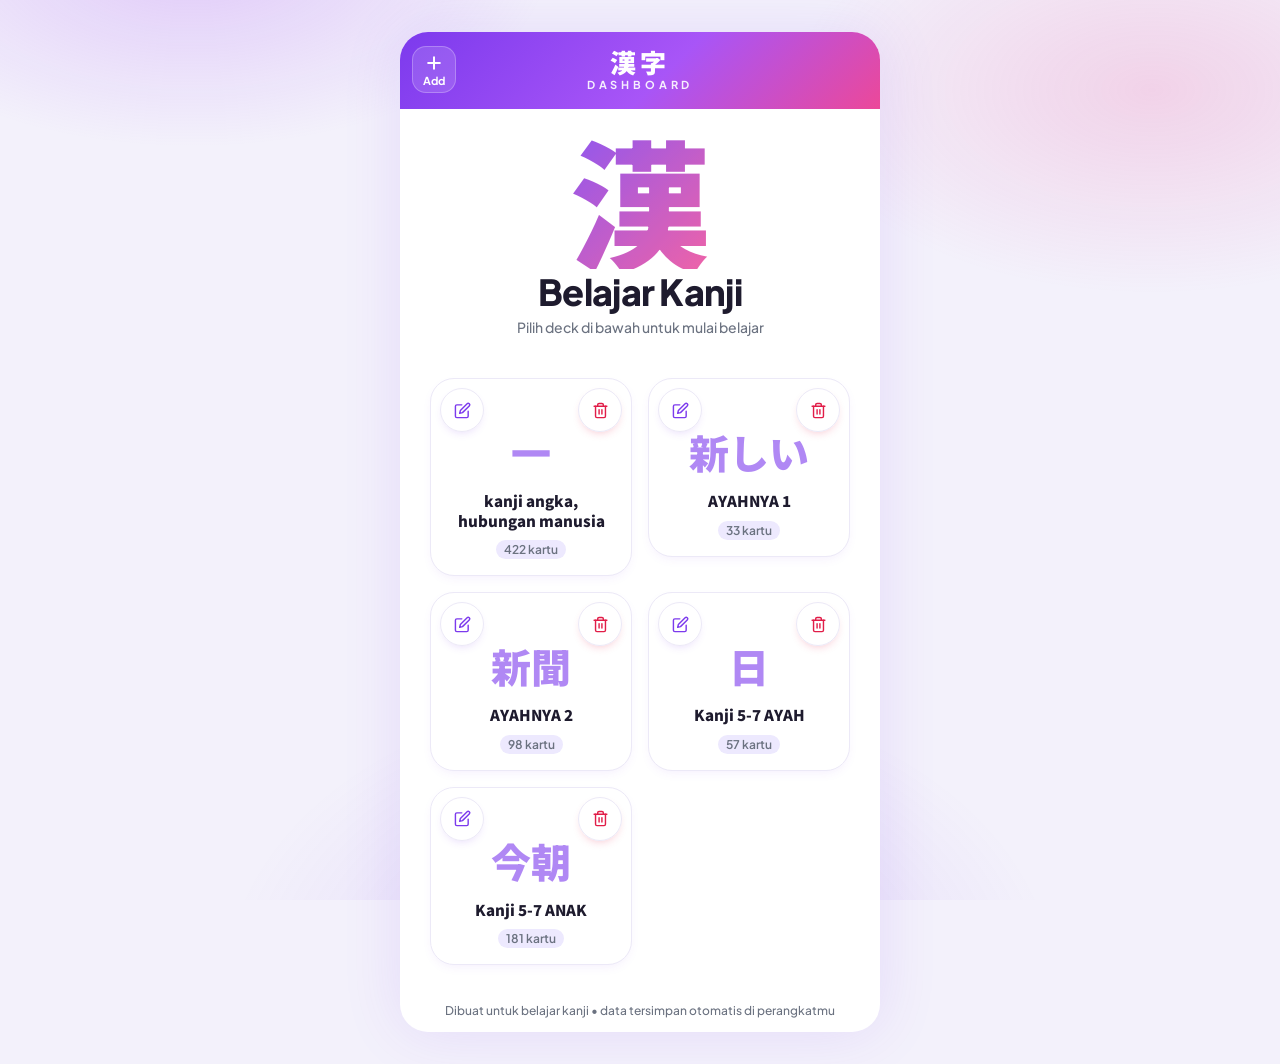
==== commit b4c61caf: "Add cache-busting query string to script tags" ====
--- a/index.html
+++ b/index.html
@@ -128,7 +128,7 @@
 
   <div class="toast" id="toast" role="status" aria-live="polite" hidden></div>
 
-  <script src="data.js"></script>
-  <script src="script.js"></script>
+  <script src="data.js?v=2"></script>
+  <script src="script.js?v=2"></script>
 </body>
 </html>
--- a/style.css
+++ b/style.css
@@ -111,22 +111,23 @@
 }
 .deck-box-wrap{position:relative}
 .deck-box{
-  display:flex; 
-  flex-direction:column; 
-  align-items:center; 
-  justify-content:center; 
-  gap:10px;
-  padding:24px 16px; 
-  border:1.5px solid var(--line); 
-  border-radius:var(--radius); 
-  background:#fff;
-  text-decoration:none; 
-  color:var(--ink); 
-  cursor:pointer; 
-  transition:.2s; 
-  box-shadow:0 4px 12px -4px rgba(124,58,237,.1); 
-  margin-bottom:0;
-  min-height:140px;
+   display:flex; 
+   flex-direction:column; 
+   align-items:center; 
+   justify-content:center; 
+   gap:10px;
+   padding:44px 16px 16px; 
+   border:1.5px solid var(--line); 
+   border-radius:var(--radius); 
+   background:#fff;
+   text-decoration:none; 
+   color:var(--ink); 
+   cursor:pointer; 
+   transition:.2s; 
+   box-shadow:0 4px 12px -4px rgba(124,58,237,.1); 
+   margin-bottom:0;
+   min-height:140px;
+   position:relative;
 }
 .deck-box:hover{border-color:var(--purple); background:#f5f3ff; transform:translateY(-2px); box-shadow:0 8px 24px -4px rgba(124,58,237,.2)}
 .deck-box:focus-visible{outline:3px solid var(--purple); outline-offset:2px}
@@ -141,6 +142,12 @@
     max-width:100%;
   }
 }
+.deck-edit{position:absolute; top:10px; left:10px; z-index:2; border:1px solid var(--line); border-radius:999px;
+  width:44px; height:44px; display:grid; place-items:center; cursor:pointer; color:#7c3aed;
+  background:rgba(255,255,255,.95); box-shadow:0 4px 10px -4px rgba(124,58,237,.2); transition:.18s}
+.deck-edit svg{width:17px; height:17px}
+.deck-edit:hover,.deck-edit:focus-visible{background:#ede9fe; border-color:var(--purple); transform:scale(1.06)}
+.deck-edit:focus-visible{outline:3px solid var(--purple); outline-offset:2px}
 .deck-del{position:absolute; top:10px; right:10px; z-index:2; border:1px solid var(--line); border-radius:999px;
   width:44px; height:44px; display:grid; place-items:center; cursor:pointer; color:#e11d48;
   background:rgba(255,255,255,.95); box-shadow:0 4px 10px -4px rgba(225,29,72,.28); transition:.18s}
@@ -312,6 +319,12 @@
 .item .k{font-family:var(--font-jp); font-weight:900; font-size:22px; min-width:80px}
 .item .m{color:var(--muted); font-size:13px; display:block}
 .item .star{margin-left:auto}
+.item-delete{background:#fef2f2;border:1px solid #fecdd3;color:#e11d48;border-radius:8px;
+  cursor:pointer;flex-shrink:0;display:grid;place-items:center;width:40px;height:40px;
+  transition:background 0.15s,transform 0.15s}
+.item-delete svg{width:17px;height:17px}
+.item-delete:hover,.item-delete:focus-visible{background:#ffe4e6;border-color:#fda4af;transform:scale(1.06)}
+.item-delete:focus-visible{outline:3px solid var(--pink);outline-offset:2px}
 .muted{color:var(--muted); font-size:13px; margin:0 0 4px}
 .toast{position:fixed; left:50%; bottom:22px; transform:translateX(-50%); background:var(--ink); color:#fff;
   padding:12px 18px; border-radius:999px; font:700 13px var(--font-ui); z-index:99; box-shadow:0 10px 30px rgba(0,0,0,.3)}
@@ -359,40 +372,8 @@
   .sheet input,.sheet textarea,.sheet select{font-size:15px; padding:12px 14px}
   .sheet label{font-size:13px; margin:12px 0; gap:6px}
   .sheet .row2 .btn{font-size:14px; min-height:44px}
-  .search{font-size:15px; padding:12px 14px}
-/* List items with delete button */
-.item {
-  position: relative;
-  display: flex;
-  align-items: center;
-  justify-content: space-between;
-  padding: 12px 14px;
-  min-height: 56px;
-}
-.item .k { font-family: var(--font-jp); font-weight: 900; font-size: 20px; min-width: 70px; }
-.item .m { color: var(--muted); font-size: 13px; margin-left: 8px; }
-.item-delete {
-  background: none;
-  border: none;
-  color: #e11d48;
-  padding: 6px;
-  border-radius: 8px;
-  cursor: pointer;
-  opacity: 0;
-  transition: opacity 0.15s, background 0.15s;
-  flex-shrink: 0;
-}
-.item:hover .item-delete,
-.item:focus-within .item-delete {
-  opacity: 1;
-}
-.item-delete:hover {
-  background: rgba(225, 29, 72, 0.1);
-}
-.item-delete svg {
-  width: 18px;
-  height: 18px;
-}
+   .search{font-size:15px; padding:12px 14px}
+   .corner svg{width:16px; height:16px}
 }
 
 /* Landscape orientation */
